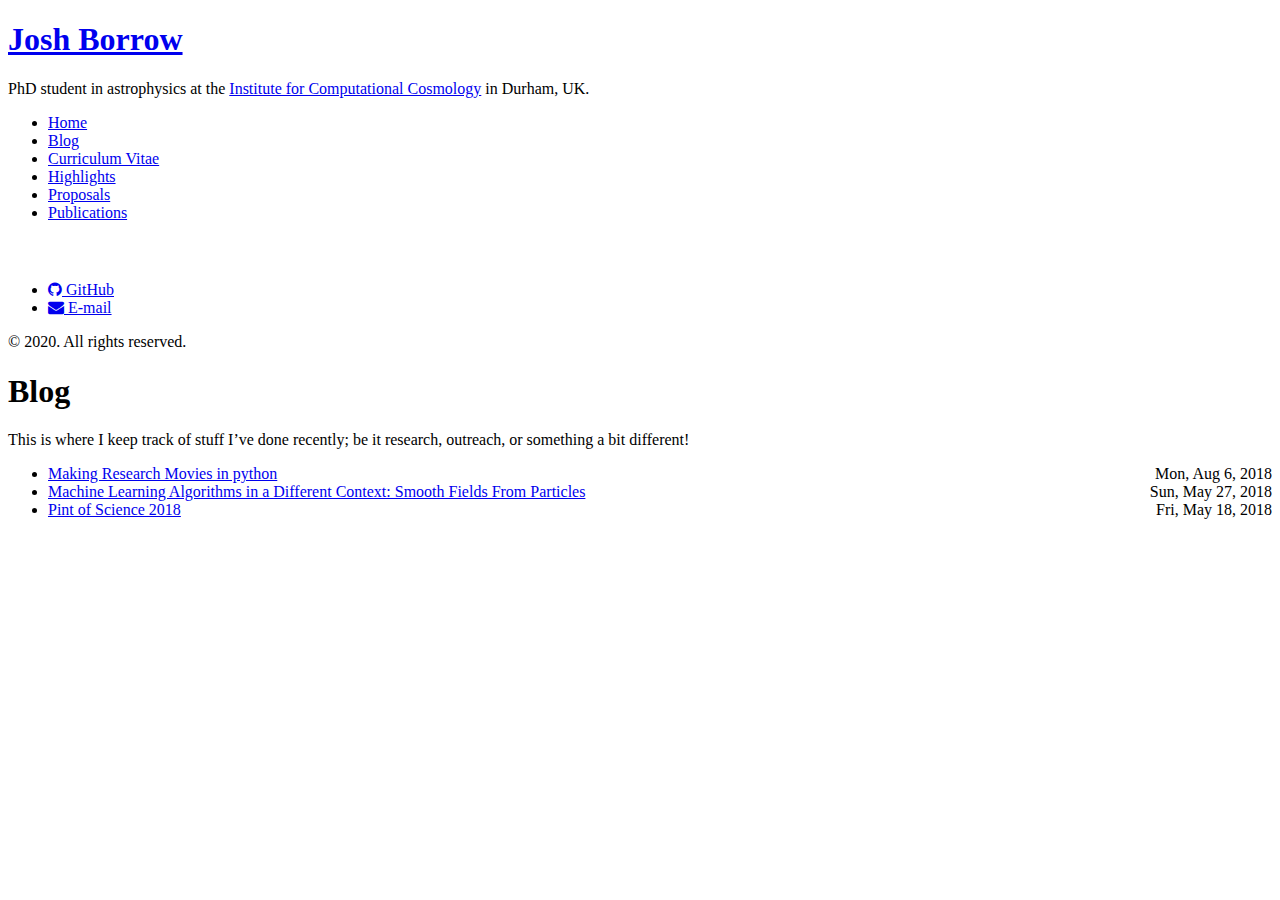
==== blog/index.html @ c1aa07d4 "rebuilding site Thu 10 Sep 2020 16:07:16 BST" ====
<!DOCTYPE html>
<html xmlns="http://www.w3.org/1999/xhtml" xml:lang="en-gb" lang="en-gb">
<head>
  <link href="http://gmpg.org/xfn/11" rel="profile">
  <meta http-equiv="content-type" content="text/html; charset=utf-8">
  <meta name="generator" content="Hugo 0.55.6" />

  
  <meta name="viewport" content="width=device-width, initial-scale=1.0, maximum-scale=1">

  <title>Blog &middot; Josh Borrow</title>

  
  <link type="text/css" rel="stylesheet" href="https://jborrow.github.iocss/print.css" media="print">
  <link type="text/css" rel="stylesheet" href="https://jborrow.github.iocss/poole.css">
  <link type="text/css" rel="stylesheet" href="https://jborrow.github.iocss/syntax.css">
  <link type="text/css" rel="stylesheet" href="https://jborrow.github.iocss/hyde.css">
    <link rel="stylesheet" href="https://fonts.googleapis.com/css?family=Abril+Fatface|PT+Sans:400,400i,700">
  <link rel="stylesheet" href="https://cdnjs.cloudflare.com/ajax/libs/font-awesome/4.7.0/css/font-awesome.min.css" integrity="sha256-eZrrJcwDc/3uDhsdt61sL2oOBY362qM3lon1gyExkL0=" crossorigin="anonymous" />


  
  <link rel="apple-touch-icon-precomposed" sizes="144x144" href="/apple-touch-icon-144-precomposed.png">
  <link rel="shortcut icon" href="/favicon.png">

  
  <link href="https://jborrow.github.io/blog/index.xml" rel="alternate" type="application/rss+xml" title="Josh Borrow" />

  
</head>

  <body class=" ">
  <div class="sidebar">
  <div class="container sidebar-sticky">
    <div class="sidebar-about">
      <a href="https://jborrow.github.io"><h1>Josh Borrow</h1></a>
      <p class="lead">
      PhD student in astrophysics at the <a href="http://icc.dur.ac.uk">Institute for Computational Cosmology</a> in Durham, UK.
      </p>
    </div>

    <ul class="sidebar-nav">
      <li><a href="https://jborrow.github.io">Home</a> </li>
      <li><a href="/blog/"> Blog </a></li><li><a href="/cv/"> Curriculum Vitae </a></li><li><a href="/highlights/"> Highlights </a></li><li><a href="/proposals/"> Proposals </a></li><li><a href="/publications/"> Publications </a></li>
    </ul>
    <h3 style="color:white">Contact</h3>
    <ul class="sidebar-nav">
      <li><a href="https://github.com/JBorrow"><i class='fa fa-github'></i> GitHub</a></li>
      <li><a href="mailto:joshua.borrow@durham.ac.uk"><i class='fa fa-envelope'></i> E-mail</a></li>
    </ul>

    <p>&copy; 2020. All rights reserved. </p>
  </div>
</div>

    <div class="content container">
    

<h1 id="blog">Blog</h1>

<p>This is where I keep track of stuff I&rsquo;ve done recently; be it research,
outreach, or something a bit different!</p>


<ul class="posts">
<li>
    <span><a href="https://jborrow.github.io/blog/posts/making_research_movies_in_python/">Making Research Movies in python</a> <time class="pull-right post-list">Mon, Aug 6, 2018</time></span>
  </li><li>
    <span><a href="https://jborrow.github.io/blog/posts/density_from_particles/">Machine Learning Algorithms in a Different Context: Smooth Fields From Particles</a> <time class="pull-right post-list">Sun, May 27, 2018</time></span>
  </li><li>
    <span><a href="https://jborrow.github.io/blog/posts/pint_of_science_2018/">Pint of Science 2018</a> <time class="pull-right post-list">Fri, May 18, 2018</time></span>
  </li>
</ul>
    </div>

    
  </body>
</html>
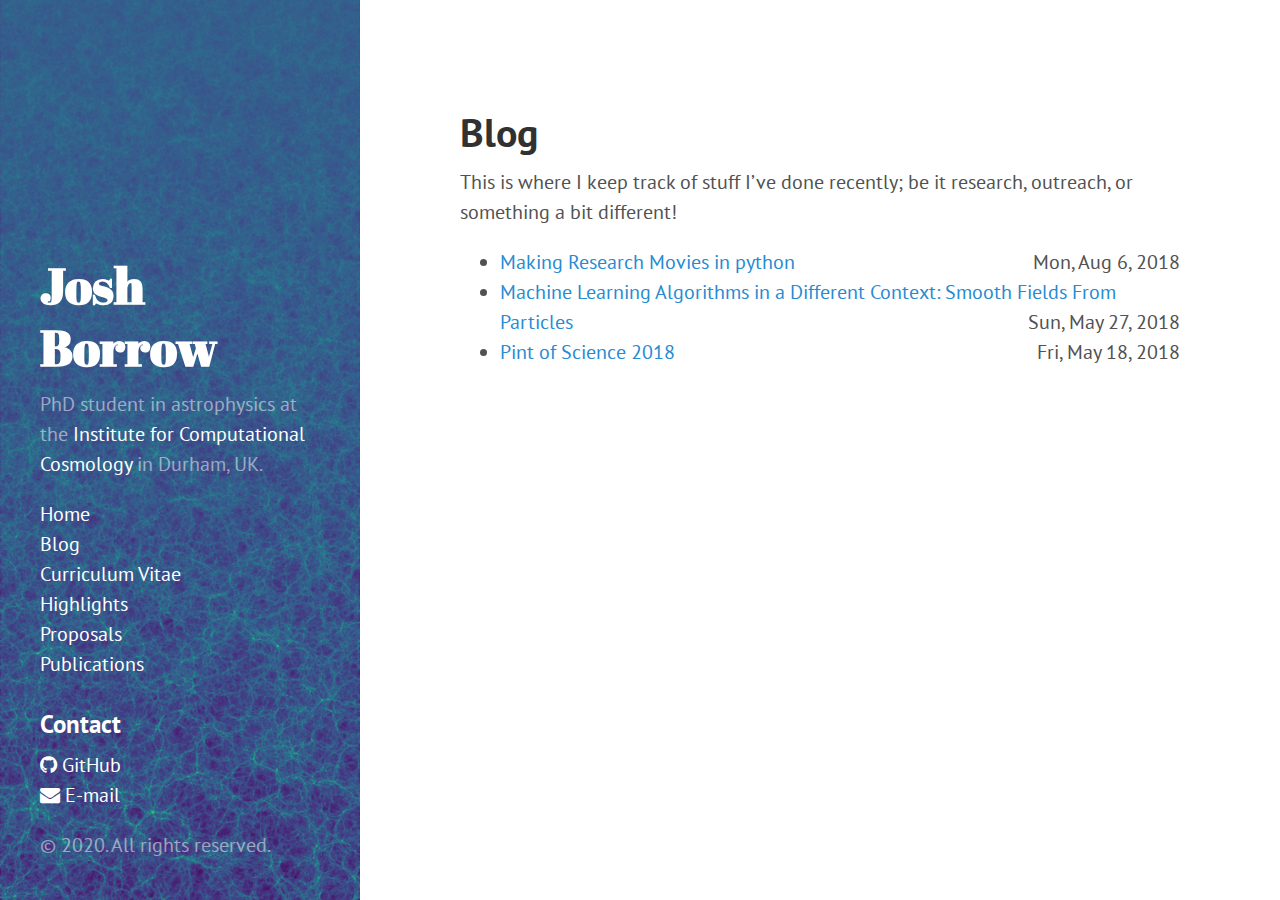
==== commit 1dc0ecb9: "rebuilding site Thu 10 Sep 2020 16:14:56 BST" ====
--- a/blog/index.html
+++ b/blog/index.html
@@ -11,10 +11,10 @@
   <title>Blog &middot; Josh Borrow</title>
 
   
-  <link type="text/css" rel="stylesheet" href="https://jborrow.github.iocss/print.css" media="print">
-  <link type="text/css" rel="stylesheet" href="https://jborrow.github.iocss/poole.css">
-  <link type="text/css" rel="stylesheet" href="https://jborrow.github.iocss/syntax.css">
-  <link type="text/css" rel="stylesheet" href="https://jborrow.github.iocss/hyde.css">
+  <link type="text/css" rel="stylesheet" href="https://jborrow.github.io/css/print.css" media="print">
+  <link type="text/css" rel="stylesheet" href="https://jborrow.github.io/css/poole.css">
+  <link type="text/css" rel="stylesheet" href="https://jborrow.github.io/css/syntax.css">
+  <link type="text/css" rel="stylesheet" href="https://jborrow.github.io/css/hyde.css">
     <link rel="stylesheet" href="https://fonts.googleapis.com/css?family=Abril+Fatface|PT+Sans:400,400i,700">
   <link rel="stylesheet" href="https://cdnjs.cloudflare.com/ajax/libs/font-awesome/4.7.0/css/font-awesome.min.css" integrity="sha256-eZrrJcwDc/3uDhsdt61sL2oOBY362qM3lon1gyExkL0=" crossorigin="anonymous" />
 
@@ -33,14 +33,14 @@
   <div class="sidebar">
   <div class="container sidebar-sticky">
     <div class="sidebar-about">
-      <a href="https://jborrow.github.io"><h1>Josh Borrow</h1></a>
+      <a href="https://jborrow.github.io/"><h1>Josh Borrow</h1></a>
       <p class="lead">
       PhD student in astrophysics at the <a href="http://icc.dur.ac.uk">Institute for Computational Cosmology</a> in Durham, UK.
       </p>
     </div>
 
     <ul class="sidebar-nav">
-      <li><a href="https://jborrow.github.io">Home</a> </li>
+      <li><a href="https://jborrow.github.io/">Home</a> </li>
       <li><a href="/blog/"> Blog </a></li><li><a href="/cv/"> Curriculum Vitae </a></li><li><a href="/highlights/"> Highlights </a></li><li><a href="/proposals/"> Proposals </a></li><li><a href="/publications/"> Publications </a></li>
     </ul>
     <h3 style="color:white">Contact</h3>
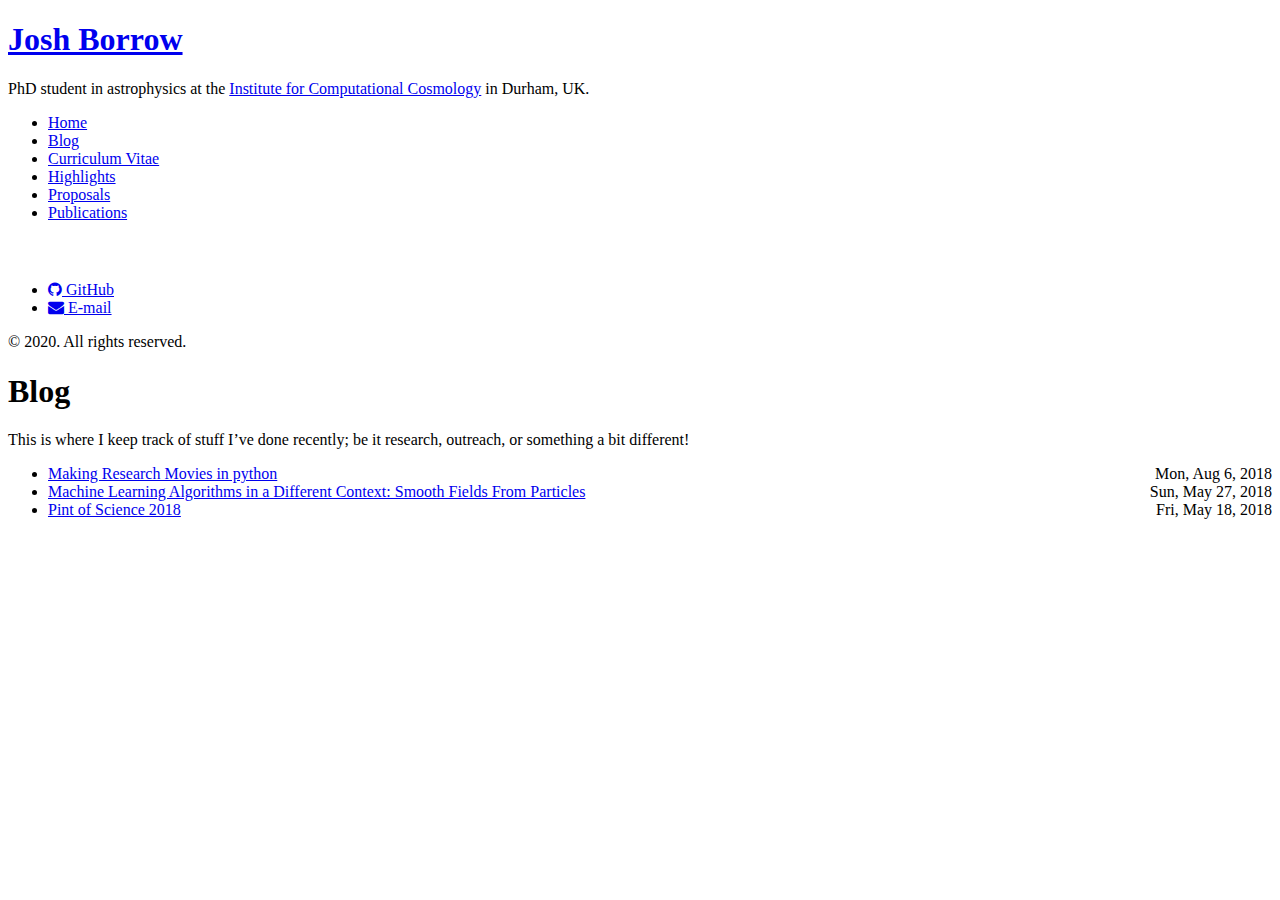
==== commit 410a300f: "rebuilding site Thu 10 Sep 2020 17:58:57 BST" ====
--- a/blog/index.html
+++ b/blog/index.html
@@ -11,10 +11,10 @@
   <title>Blog &middot; Josh Borrow</title>
 
   
-  <link type="text/css" rel="stylesheet" href="https://jborrow.github.io/css/print.css" media="print">
-  <link type="text/css" rel="stylesheet" href="https://jborrow.github.io/css/poole.css">
-  <link type="text/css" rel="stylesheet" href="https://jborrow.github.io/css/syntax.css">
-  <link type="text/css" rel="stylesheet" href="https://jborrow.github.io/css/hyde.css">
+  <link type="text/css" rel="stylesheet" href="http://www.joshborrow.com/css/print.css" media="print">
+  <link type="text/css" rel="stylesheet" href="http://www.joshborrow.com/css/poole.css">
+  <link type="text/css" rel="stylesheet" href="http://www.joshborrow.com/css/syntax.css">
+  <link type="text/css" rel="stylesheet" href="http://www.joshborrow.com/css/hyde.css">
     <link rel="stylesheet" href="https://fonts.googleapis.com/css?family=Abril+Fatface|PT+Sans:400,400i,700">
   <link rel="stylesheet" href="https://cdnjs.cloudflare.com/ajax/libs/font-awesome/4.7.0/css/font-awesome.min.css" integrity="sha256-eZrrJcwDc/3uDhsdt61sL2oOBY362qM3lon1gyExkL0=" crossorigin="anonymous" />
 
@@ -24,7 +24,7 @@
   <link rel="shortcut icon" href="/favicon.png">
 
   
-  <link href="https://jborrow.github.io/blog/index.xml" rel="alternate" type="application/rss+xml" title="Josh Borrow" />
+  <link href="http://www.joshborrow.com/blog/index.xml" rel="alternate" type="application/rss+xml" title="Josh Borrow" />
 
   
 </head>
@@ -33,20 +33,20 @@
   <div class="sidebar">
   <div class="container sidebar-sticky">
     <div class="sidebar-about">
-      <a href="https://jborrow.github.io/"><h1>Josh Borrow</h1></a>
+      <a href="http://www.joshborrow.com/"><h1>Josh Borrow</h1></a>
       <p class="lead">
       PhD student in astrophysics at the <a href="http://icc.dur.ac.uk">Institute for Computational Cosmology</a> in Durham, UK.
       </p>
     </div>
 
     <ul class="sidebar-nav">
-      <li><a href="https://jborrow.github.io/">Home</a> </li>
+      <li><a href="http://www.joshborrow.com/">Home</a> </li>
       <li><a href="/blog/"> Blog </a></li><li><a href="/cv/"> Curriculum Vitae </a></li><li><a href="/highlights/"> Highlights </a></li><li><a href="/proposals/"> Proposals </a></li><li><a href="/publications/"> Publications </a></li>
     </ul>
     <h3 style="color:white">Contact</h3>
     <ul class="sidebar-nav">
       <li><a href="https://github.com/JBorrow"><i class='fa fa-github'></i> GitHub</a></li>
-      <li><a href="mailto:joshua.borrow@durham.ac.uk"><i class='fa fa-envelope'></i> E-mail</a></li>
+      <li><a href="mailto:josh@joshborrow.com"><i class='fa fa-envelope'></i> E-mail</a></li>
     </ul>
 
     <p>&copy; 2020. All rights reserved. </p>
@@ -64,11 +64,11 @@
 
 <ul class="posts">
 <li>
-    <span><a href="https://jborrow.github.io/blog/posts/making_research_movies_in_python/">Making Research Movies in python</a> <time class="pull-right post-list">Mon, Aug 6, 2018</time></span>
+    <span><a href="http://www.joshborrow.com/blog/posts/making_research_movies_in_python/">Making Research Movies in python</a> <time class="pull-right post-list">Mon, Aug 6, 2018</time></span>
   </li><li>
-    <span><a href="https://jborrow.github.io/blog/posts/density_from_particles/">Machine Learning Algorithms in a Different Context: Smooth Fields From Particles</a> <time class="pull-right post-list">Sun, May 27, 2018</time></span>
+    <span><a href="http://www.joshborrow.com/blog/posts/density_from_particles/">Machine Learning Algorithms in a Different Context: Smooth Fields From Particles</a> <time class="pull-right post-list">Sun, May 27, 2018</time></span>
   </li><li>
-    <span><a href="https://jborrow.github.io/blog/posts/pint_of_science_2018/">Pint of Science 2018</a> <time class="pull-right post-list">Fri, May 18, 2018</time></span>
+    <span><a href="http://www.joshborrow.com/blog/posts/pint_of_science_2018/">Pint of Science 2018</a> <time class="pull-right post-list">Fri, May 18, 2018</time></span>
   </li>
 </ul>
     </div>
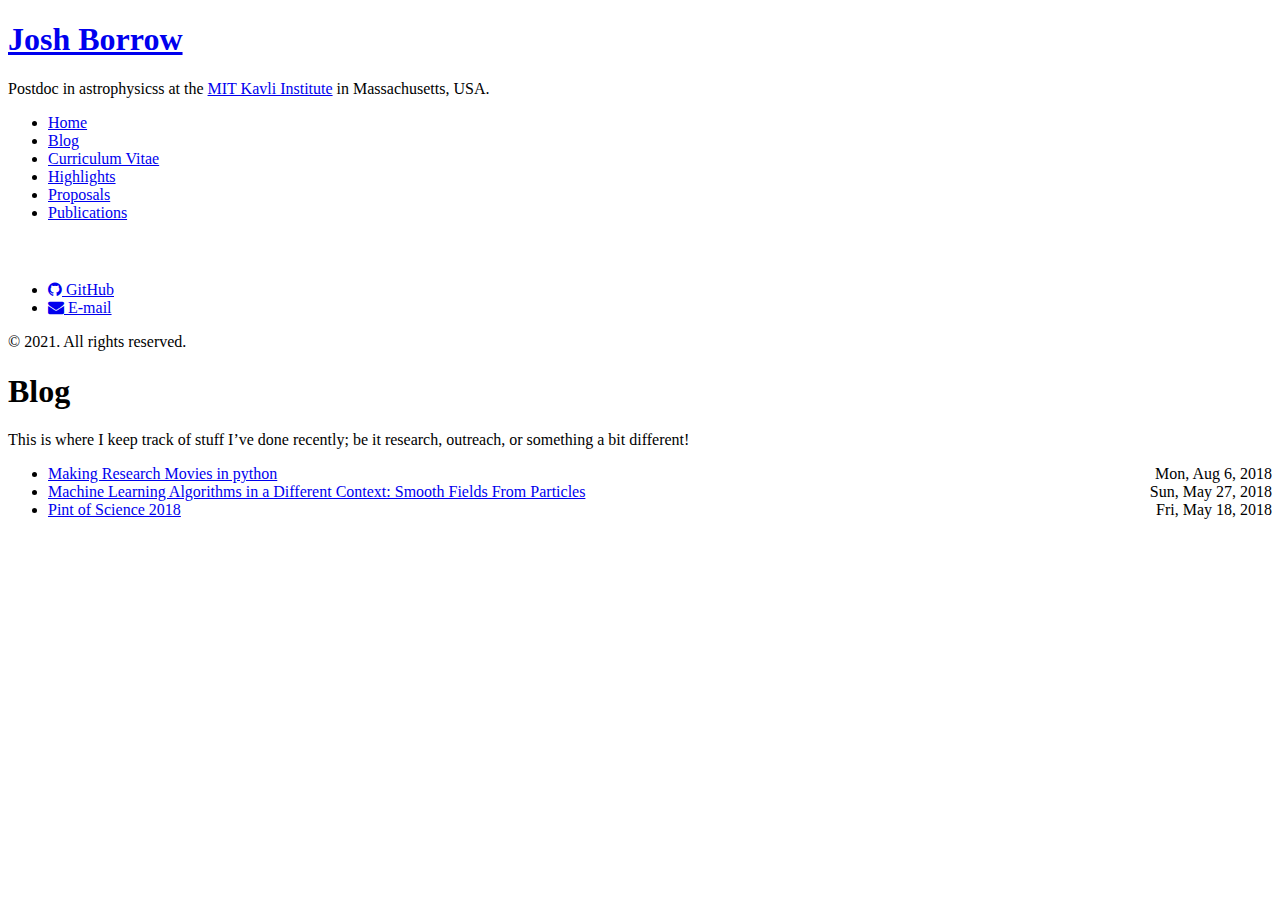
==== commit 76c5b9a2: "rebuilding site Wed Dec 22 15:31:00 EST 2021" ====
--- a/blog/index.html
+++ b/blog/index.html
@@ -3,7 +3,7 @@
 <head>
   <link href="http://gmpg.org/xfn/11" rel="profile">
   <meta http-equiv="content-type" content="text/html; charset=utf-8">
-  <meta name="generator" content="Hugo 0.55.6" />
+  <meta name="generator" content="Hugo 0.88.1" />
 
   
   <meta name="viewport" content="width=device-width, initial-scale=1.0, maximum-scale=1">
@@ -11,10 +11,10 @@
   <title>Blog &middot; Josh Borrow</title>
 
   
-  <link type="text/css" rel="stylesheet" href="http://www.joshborrow.com/css/print.css" media="print">
-  <link type="text/css" rel="stylesheet" href="http://www.joshborrow.com/css/poole.css">
-  <link type="text/css" rel="stylesheet" href="http://www.joshborrow.com/css/syntax.css">
-  <link type="text/css" rel="stylesheet" href="http://www.joshborrow.com/css/hyde.css">
+  <link type="text/css" rel="stylesheet" href="./css/print.css" media="print">
+  <link type="text/css" rel="stylesheet" href="./css/poole.css">
+  <link type="text/css" rel="stylesheet" href="./css/syntax.css">
+  <link type="text/css" rel="stylesheet" href="./css/hyde.css">
     <link rel="stylesheet" href="https://fonts.googleapis.com/css?family=Abril+Fatface|PT+Sans:400,400i,700">
   <link rel="stylesheet" href="https://cdnjs.cloudflare.com/ajax/libs/font-awesome/4.7.0/css/font-awesome.min.css" integrity="sha256-eZrrJcwDc/3uDhsdt61sL2oOBY362qM3lon1gyExkL0=" crossorigin="anonymous" />
 
@@ -24,7 +24,7 @@
   <link rel="shortcut icon" href="/favicon.png">
 
   
-  <link href="http://www.joshborrow.com/blog/index.xml" rel="alternate" type="application/rss+xml" title="Josh Borrow" />
+  <link href="./blog/index.xml" rel="alternate" type="application/rss+xml" title="Josh Borrow" />
 
   
 </head>
@@ -33,15 +33,15 @@
   <div class="sidebar">
   <div class="container sidebar-sticky">
     <div class="sidebar-about">
-      <a href="http://www.joshborrow.com/"><h1>Josh Borrow</h1></a>
+      <a href="./"><h1>Josh Borrow</h1></a>
       <p class="lead">
-      PhD student in astrophysics at the <a href="http://icc.dur.ac.uk">Institute for Computational Cosmology</a> in Durham, UK.
+      Postdoc in astrophysicss at the <a href="http://space.mit.edu">MIT Kavli Institute</a> in Massachusetts, USA.
       </p>
     </div>
 
     <ul class="sidebar-nav">
-      <li><a href="http://www.joshborrow.com/">Home</a> </li>
-      <li><a href="/blog/"> Blog </a></li><li><a href="/cv/"> Curriculum Vitae </a></li><li><a href="/highlights/"> Highlights </a></li><li><a href="/proposals/"> Proposals </a></li><li><a href="/publications/"> Publications </a></li>
+      <li><a href="./">Home</a> </li>
+      <li><a href="blog/"> Blog </a></li><li><a href="cv/"> Curriculum Vitae </a></li><li><a href="highlights/"> Highlights </a></li><li><a href="proposals/"> Proposals </a></li><li><a href="publications/"> Publications </a></li>
     </ul>
     <h3 style="color:white">Contact</h3>
     <ul class="sidebar-nav">
@@ -49,26 +49,23 @@
       <li><a href="mailto:josh@joshborrow.com"><i class='fa fa-envelope'></i> E-mail</a></li>
     </ul>
 
-    <p>&copy; 2020. All rights reserved. </p>
+    <p>&copy; 2021. All rights reserved. </p>
   </div>
 </div>
 
     <div class="content container">
-    
-
-<h1 id="blog">Blog</h1>
-
+    <h1 id="blog">Blog</h1>
 <p>This is where I keep track of stuff I&rsquo;ve done recently; be it research,
 outreach, or something a bit different!</p>
 
 
 <ul class="posts">
 <li>
-    <span><a href="http://www.joshborrow.com/blog/posts/making_research_movies_in_python/">Making Research Movies in python</a> <time class="pull-right post-list">Mon, Aug 6, 2018</time></span>
+    <span><a href="./blog/posts/making_research_movies_in_python/">Making Research Movies in python</a> <time class="pull-right post-list">Mon, Aug 6, 2018</time></span>
   </li><li>
-    <span><a href="http://www.joshborrow.com/blog/posts/density_from_particles/">Machine Learning Algorithms in a Different Context: Smooth Fields From Particles</a> <time class="pull-right post-list">Sun, May 27, 2018</time></span>
+    <span><a href="./blog/posts/density_from_particles/">Machine Learning Algorithms in a Different Context: Smooth Fields From Particles</a> <time class="pull-right post-list">Sun, May 27, 2018</time></span>
   </li><li>
-    <span><a href="http://www.joshborrow.com/blog/posts/pint_of_science_2018/">Pint of Science 2018</a> <time class="pull-right post-list">Fri, May 18, 2018</time></span>
+    <span><a href="./blog/posts/pint_of_science_2018/">Pint of Science 2018</a> <time class="pull-right post-list">Fri, May 18, 2018</time></span>
   </li>
 </ul>
     </div>
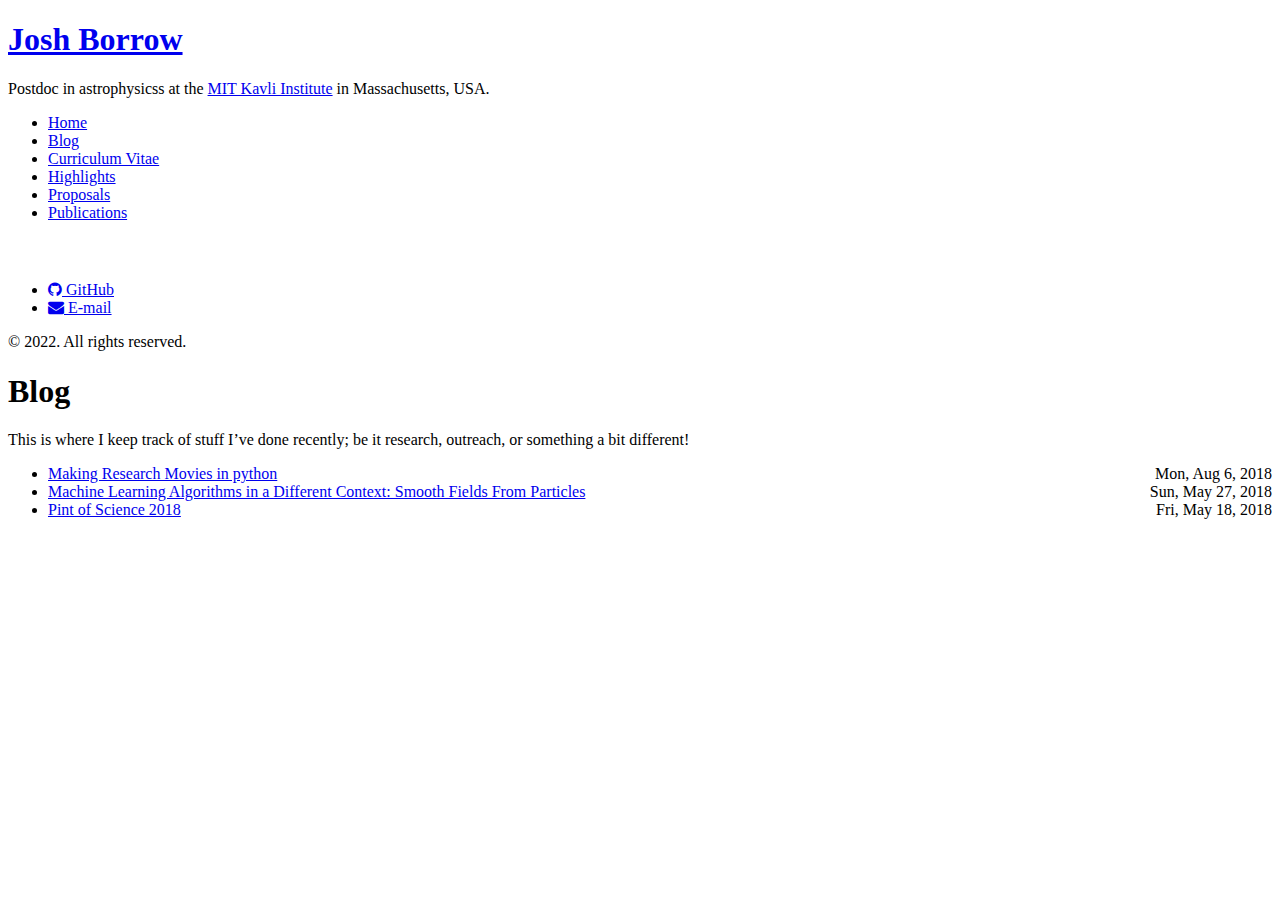
==== commit 02f3443e: "rebuilding site Thu Oct  6 09:03:41 EDT 2022" ====
--- a/blog/index.html
+++ b/blog/index.html
@@ -11,10 +11,10 @@
   <title>Blog &middot; Josh Borrow</title>
 
   
-  <link type="text/css" rel="stylesheet" href="./css/print.css" media="print">
-  <link type="text/css" rel="stylesheet" href="./css/poole.css">
-  <link type="text/css" rel="stylesheet" href="./css/syntax.css">
-  <link type="text/css" rel="stylesheet" href="./css/hyde.css">
+  <link type="text/css" rel="stylesheet" href="http://joshborrow.com/css/print.css" media="print">
+  <link type="text/css" rel="stylesheet" href="http://joshborrow.com/css/poole.css">
+  <link type="text/css" rel="stylesheet" href="http://joshborrow.com/css/syntax.css">
+  <link type="text/css" rel="stylesheet" href="http://joshborrow.com/css/hyde.css">
     <link rel="stylesheet" href="https://fonts.googleapis.com/css?family=Abril+Fatface|PT+Sans:400,400i,700">
   <link rel="stylesheet" href="https://cdnjs.cloudflare.com/ajax/libs/font-awesome/4.7.0/css/font-awesome.min.css" integrity="sha256-eZrrJcwDc/3uDhsdt61sL2oOBY362qM3lon1gyExkL0=" crossorigin="anonymous" />
 
@@ -24,7 +24,7 @@
   <link rel="shortcut icon" href="/favicon.png">
 
   
-  <link href="./blog/index.xml" rel="alternate" type="application/rss+xml" title="Josh Borrow" />
+  <link href="http://joshborrow.com/blog/index.xml" rel="alternate" type="application/rss+xml" title="Josh Borrow" />
 
   
 </head>
@@ -33,15 +33,15 @@
   <div class="sidebar">
   <div class="container sidebar-sticky">
     <div class="sidebar-about">
-      <a href="./"><h1>Josh Borrow</h1></a>
+      <a href="http://joshborrow.com/"><h1>Josh Borrow</h1></a>
       <p class="lead">
       Postdoc in astrophysicss at the <a href="http://space.mit.edu">MIT Kavli Institute</a> in Massachusetts, USA.
       </p>
     </div>
 
     <ul class="sidebar-nav">
-      <li><a href="./">Home</a> </li>
-      <li><a href="blog/"> Blog </a></li><li><a href="cv/"> Curriculum Vitae </a></li><li><a href="highlights/"> Highlights </a></li><li><a href="proposals/"> Proposals </a></li><li><a href="publications/"> Publications </a></li>
+      <li><a href="http://joshborrow.com/">Home</a> </li>
+      <li><a href="/blog/"> Blog </a></li><li><a href="/cv/"> Curriculum Vitae </a></li><li><a href="/highlights/"> Highlights </a></li><li><a href="/proposals/"> Proposals </a></li><li><a href="/publications/"> Publications </a></li>
     </ul>
     <h3 style="color:white">Contact</h3>
     <ul class="sidebar-nav">
@@ -49,7 +49,7 @@
       <li><a href="mailto:josh@joshborrow.com"><i class='fa fa-envelope'></i> E-mail</a></li>
     </ul>
 
-    <p>&copy; 2021. All rights reserved. </p>
+    <p>&copy; 2022. All rights reserved. </p>
   </div>
 </div>
 
@@ -61,11 +61,11 @@
 
 <ul class="posts">
 <li>
-    <span><a href="./blog/posts/making_research_movies_in_python/">Making Research Movies in python</a> <time class="pull-right post-list">Mon, Aug 6, 2018</time></span>
+    <span><a href="http://joshborrow.com/blog/posts/making_research_movies_in_python/">Making Research Movies in python</a> <time class="pull-right post-list">Mon, Aug 6, 2018</time></span>
   </li><li>
-    <span><a href="./blog/posts/density_from_particles/">Machine Learning Algorithms in a Different Context: Smooth Fields From Particles</a> <time class="pull-right post-list">Sun, May 27, 2018</time></span>
+    <span><a href="http://joshborrow.com/blog/posts/density_from_particles/">Machine Learning Algorithms in a Different Context: Smooth Fields From Particles</a> <time class="pull-right post-list">Sun, May 27, 2018</time></span>
   </li><li>
-    <span><a href="./blog/posts/pint_of_science_2018/">Pint of Science 2018</a> <time class="pull-right post-list">Fri, May 18, 2018</time></span>
+    <span><a href="http://joshborrow.com/blog/posts/pint_of_science_2018/">Pint of Science 2018</a> <time class="pull-right post-list">Fri, May 18, 2018</time></span>
   </li>
 </ul>
     </div>
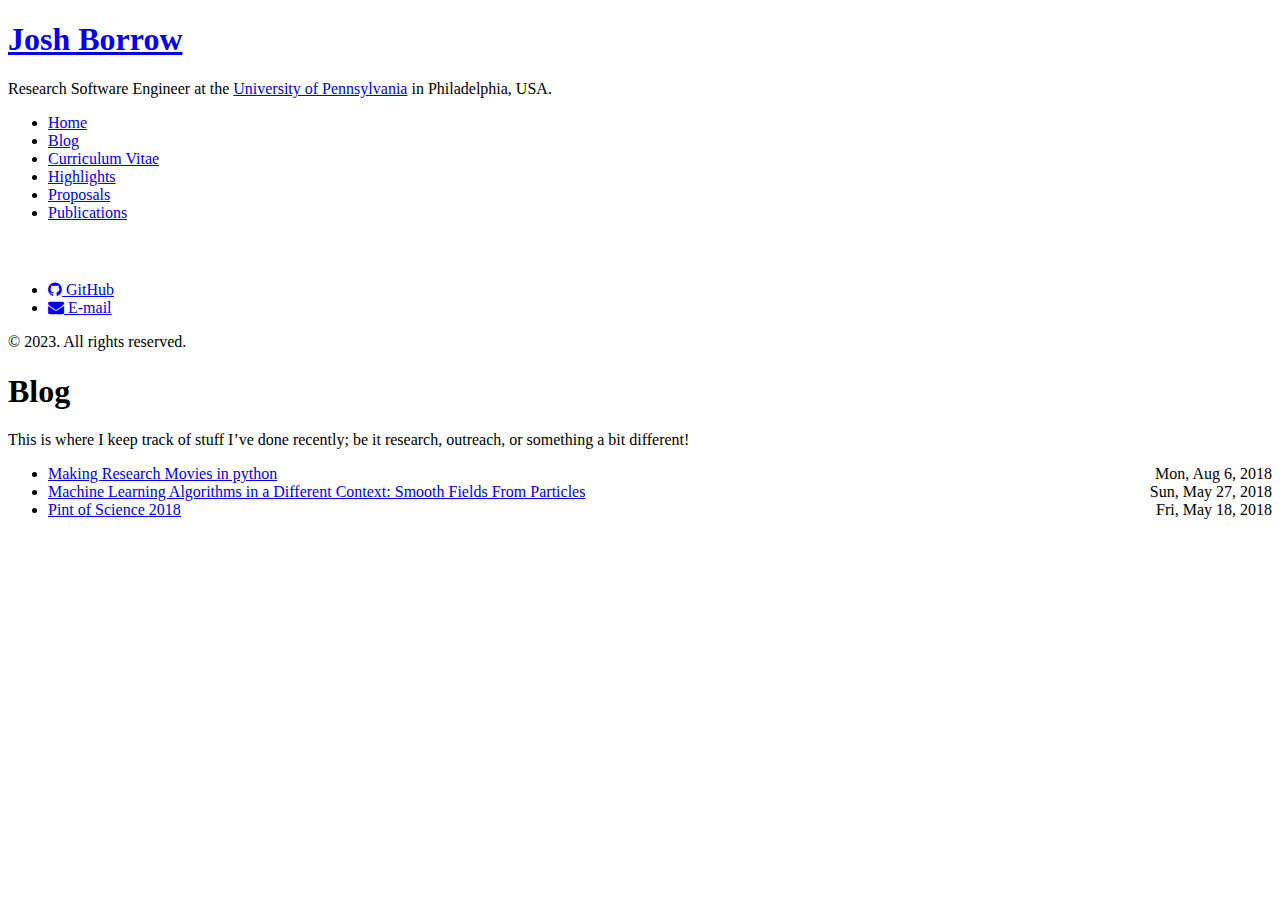
==== commit cd31fbcf: "rebuilding site Tue Oct 31 09:54:28 EDT 2023" ====
--- a/blog/index.html
+++ b/blog/index.html
@@ -3,7 +3,7 @@
 <head>
   <link href="http://gmpg.org/xfn/11" rel="profile">
   <meta http-equiv="content-type" content="text/html; charset=utf-8">
-  <meta name="generator" content="Hugo 0.88.1" />
+  <meta name="generator" content="Hugo 0.120.1">
 
   
   <meta name="viewport" content="width=device-width, initial-scale=1.0, maximum-scale=1">
@@ -11,10 +11,10 @@
   <title>Blog &middot; Josh Borrow</title>
 
   
-  <link type="text/css" rel="stylesheet" href="http://joshborrow.com/css/print.css" media="print">
-  <link type="text/css" rel="stylesheet" href="http://joshborrow.com/css/poole.css">
-  <link type="text/css" rel="stylesheet" href="http://joshborrow.com/css/syntax.css">
-  <link type="text/css" rel="stylesheet" href="http://joshborrow.com/css/hyde.css">
+  <link type="text/css" rel="stylesheet" href="https://www.joshborrow.com/css/print.css" media="print">
+  <link type="text/css" rel="stylesheet" href="https://www.joshborrow.com/css/poole.css">
+  <link type="text/css" rel="stylesheet" href="https://www.joshborrow.com/css/syntax.css">
+  <link type="text/css" rel="stylesheet" href="https://www.joshborrow.com/css/hyde.css">
     <link rel="stylesheet" href="https://fonts.googleapis.com/css?family=Abril+Fatface|PT+Sans:400,400i,700">
   <link rel="stylesheet" href="https://cdnjs.cloudflare.com/ajax/libs/font-awesome/4.7.0/css/font-awesome.min.css" integrity="sha256-eZrrJcwDc/3uDhsdt61sL2oOBY362qM3lon1gyExkL0=" crossorigin="anonymous" />
 
@@ -24,8 +24,6 @@
   <link rel="shortcut icon" href="/favicon.png">
 
   
-  <link href="http://joshborrow.com/blog/index.xml" rel="alternate" type="application/rss+xml" title="Josh Borrow" />
-
   
 </head>
 
@@ -33,14 +31,14 @@
   <div class="sidebar">
   <div class="container sidebar-sticky">
     <div class="sidebar-about">
-      <a href="http://joshborrow.com/"><h1>Josh Borrow</h1></a>
+      <a href="https://www.joshborrow.com/"><h1>Josh Borrow</h1></a>
       <p class="lead">
-      Postdoc in astrophysicss at the <a href="http://space.mit.edu">MIT Kavli Institute</a> in Massachusetts, USA.
+      Research Software Engineer at the <a href="https://www.sas.upenn.edu">University of Pennsylvania</a> in Philadelphia, USA.
       </p>
     </div>
 
     <ul class="sidebar-nav">
-      <li><a href="http://joshborrow.com/">Home</a> </li>
+      <li><a href="https://www.joshborrow.com/">Home</a> </li>
       <li><a href="/blog/"> Blog </a></li><li><a href="/cv/"> Curriculum Vitae </a></li><li><a href="/highlights/"> Highlights </a></li><li><a href="/proposals/"> Proposals </a></li><li><a href="/publications/"> Publications </a></li>
     </ul>
     <h3 style="color:white">Contact</h3>
@@ -49,7 +47,7 @@
       <li><a href="mailto:josh@joshborrow.com"><i class='fa fa-envelope'></i> E-mail</a></li>
     </ul>
 
-    <p>&copy; 2022. All rights reserved. </p>
+    <p>&copy; 2023. All rights reserved. </p>
   </div>
 </div>
 
@@ -61,11 +59,11 @@
 
 <ul class="posts">
 <li>
-    <span><a href="http://joshborrow.com/blog/posts/making_research_movies_in_python/">Making Research Movies in python</a> <time class="pull-right post-list">Mon, Aug 6, 2018</time></span>
+    <span><a href="https://www.joshborrow.com/blog/posts/making_research_movies_in_python/">Making Research Movies in python</a> <time class="pull-right post-list">Mon, Aug 6, 2018</time></span>
   </li><li>
-    <span><a href="http://joshborrow.com/blog/posts/density_from_particles/">Machine Learning Algorithms in a Different Context: Smooth Fields From Particles</a> <time class="pull-right post-list">Sun, May 27, 2018</time></span>
+    <span><a href="https://www.joshborrow.com/blog/posts/density_from_particles/">Machine Learning Algorithms in a Different Context: Smooth Fields From Particles</a> <time class="pull-right post-list">Sun, May 27, 2018</time></span>
   </li><li>
-    <span><a href="http://joshborrow.com/blog/posts/pint_of_science_2018/">Pint of Science 2018</a> <time class="pull-right post-list">Fri, May 18, 2018</time></span>
+    <span><a href="https://www.joshborrow.com/blog/posts/pint_of_science_2018/">Pint of Science 2018</a> <time class="pull-right post-list">Fri, May 18, 2018</time></span>
   </li>
 </ul>
     </div>
